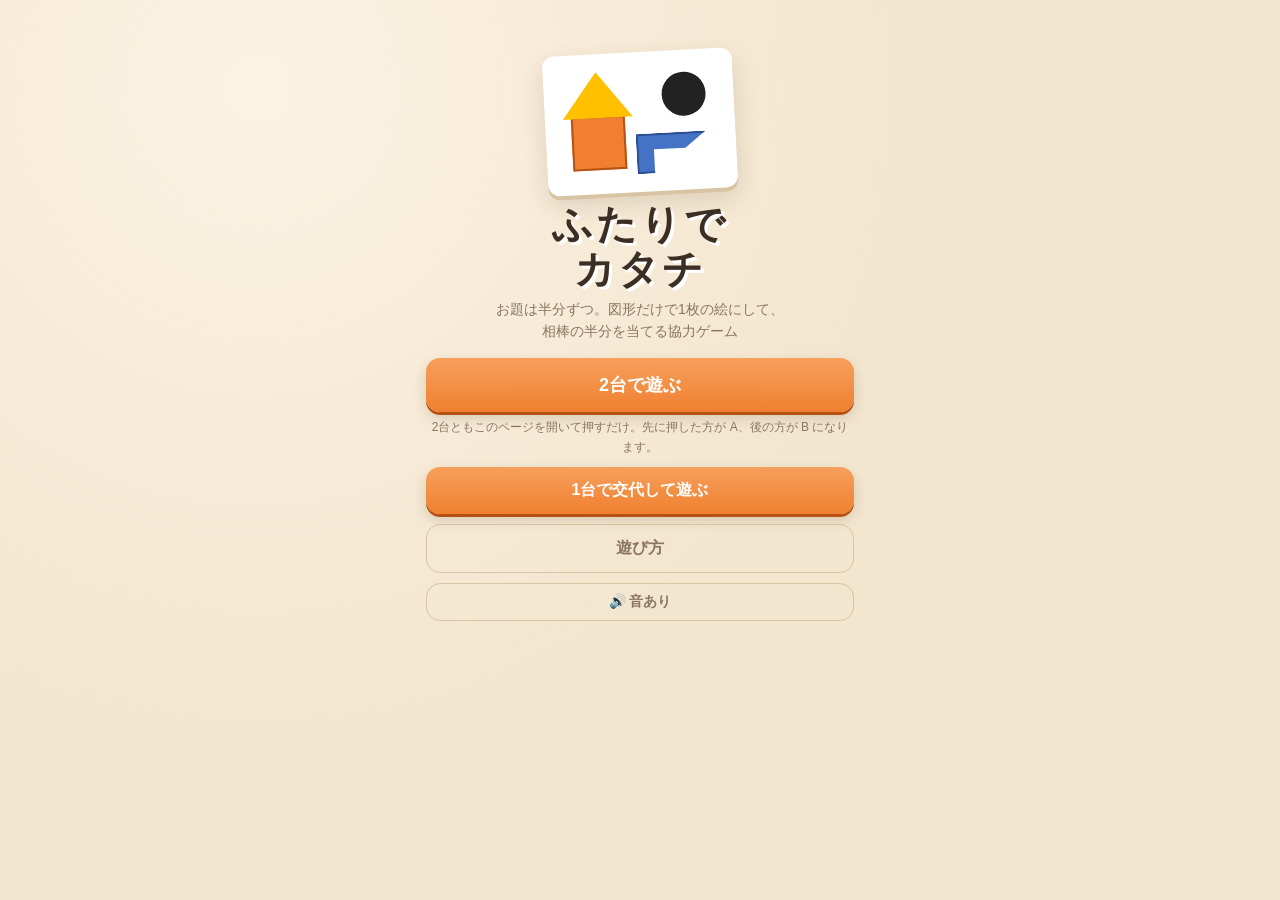
==== katachi/index.html @ 871889f9 "ふたりでカタチ（新作）を追加、ウラオモテ迷宮とあわせてアプリとしてホーム画面に入れられるように（アイコン・manifest・service worker） Co-Authored-By: Claude" ====
<!doctype html>
<html lang="ja">
<head>
<meta charset="utf-8">
<meta name="viewport" content="width=device-width,initial-scale=1,viewport-fit=cover,user-scalable=no">
<meta name="theme-color" content="#f3e6cf">
<meta name="description" content="ふたりで図形を並べて、半分ずつのお題を1枚の絵にする協力ゲーム">
<link rel="manifest" href="manifest.webmanifest">
<link rel="icon" href="icons/icon-192.png">
<link rel="apple-touch-icon" href="icons/apple-touch-icon.png">
<meta name="apple-mobile-web-app-capable" content="yes">
<meta name="apple-mobile-web-app-title" content="カタチ">
<title>ふたりでカタチ</title>
<link rel="stylesheet" href="style.css">
</head>
<body>

<!-- タイトル -->
<section id="scr-title" class="screen active">
  <div class="title-wrap">
    <div class="logo" aria-hidden="true">
      <span class="lg sq"></span><span class="lg tri"></span><span class="lg ci"></span><span class="lg co"></span>
    </div>
    <h1>ふたりで<br>カタチ</h1>
    <p class="sub">お題は半分ずつ。図形だけで1枚の絵にして、<br>相棒の半分を当てる協力ゲーム</p>

    <button id="btn-play" class="btn big">2台で遊ぶ</button>
    <p class="sub small">2台ともこのページを開いて押すだけ。先に押した方が A、後の方が B になります。</p>
    <button id="btn-local" class="btn">1台で交代して遊ぶ</button>
    <button id="btn-install" class="btn ghost hidden">📲 アプリとしてホーム画面に入れる</button>
    <button id="btn-rules" class="btn ghost">遊び方</button>
    <button id="btn-mute" class="btn ghost small">🔊 音あり</button>
  </div>
</section>

<!-- 遊び方 -->
<section id="scr-rules" class="screen">
  <h2 class="scr-h">遊び方</h2>
  <div class="card rules">
    <h3>🃏 お題は半分ずつ</h3>
    <p>お題は「<b>誰が・何をした</b>」のような短い文。でも、自分に見えるのは<b>半分だけ</b>です（例：A には「ねこが」、B には「逃げ出した。」）。</p>
    <p>2人で<b>1枚の画用紙</b>に図形を置いて、お題ぜんぶを1枚の絵にします。</p>

    <h3>✋ 1手ずつ交代</h3>
    <p>自分の番にできるのは、次のどれか1つだけ。</p>
    <ul>
      <li><b>図形を置く</b>：下の5つから選んで、画用紙へドラッグ（タップでも置けます）。</li>
      <li><b>図形を動かす</b>：もう置いてある図形を1つ選んで、動かす・回す・大きさを変える。</li>
      <li><b>選択肢を入れかえる</b>：下の5つをぜんぶ新しくする（🔄）。</li>
    </ul>
    <p>置く・動かすときは、角の □ で大きさ（縦横べつべつ）、上の ↻ で回転、2本指でも回転と拡大ができます。「決定」で1手おわり。相棒の操作は、動かしている途中から自分の画面にも映ります。</p>

    <h3>🗣 しゃべってOK、でも…</h3>
    <p>話し合いは自由。<b>禁止はお題の言葉を口に出すことだけ</b>（ほぼ同じ意味の言いかえ・ジェスチャーで直接伝えるのもナシ）。「その丸、もっと上！」「それ何？」はOK。</p>

    <h3>🏁 完成したら、当てっこ</h3>
    <p>手数を使い切るか、2人とも「完成！」に賛成したら答え合わせ。それぞれ、<b>相棒の半分を4択で当てます</b>。全部当たったら「以心伝心！」。手数が残っているほど評価が上がります。</p>
    <p>最後にお題の全文と絵を見て、ふたりで笑ってください。絵は画像として保存できます。</p>

    <h3>📈 レベル</h3>
    <p>レベル1：誰が・何をした（10手）<br>レベル2：どんな・誰が・何をした（12手）<br>レベル3：どんな・誰が・誰と・何をした（14手）</p>

    <h3>📱 1台で交代して遊ぶとき</h3>
    <p>お題は「<b>長押しで見る</b>」ボタンを押している間だけ見えます。相手が見ていないときに、自分のお題をこっそり確認してください。当てっこも順番に、相手に見えないように答えます。</p>
  </div>
  <button id="btn-rules-back" class="btn big">もどる</button>
</section>

<!-- ロビー -->
<section id="scr-lobby" class="screen">
  <h2 id="lb-title" class="scr-h">ロビー</h2>
  <div class="card">
    <div id="lb-status" class="status"></div>
  </div>
  <div id="lb-net">
    <button id="lb-share" class="btn small ghost">📤 このページのURLを送る</button>
  </div>
  <div id="lb-host-area">
    <div class="lbl">レベルを選ぶ</div>
    <div id="lb-levels" class="levels"></div>
    <button id="lb-start" class="btn big" disabled>はじめる</button>
  </div>
  <p id="lb-wait" class="wait"></p>
  <button id="lb-leave" class="btn ghost">タイトルへ</button>
</section>

<!-- プレイ -->
<section id="scr-play" class="screen">
  <div class="play">
    <header class="topbar">
      <button id="pl-menu" class="tool" aria-label="メニュー">≡</button>
      <div id="pl-turn" class="turn"></div>
      <button id="pl-finish" class="tool finish" aria-label="完成にする">完成！</button>
    </header>
    <div id="pl-odai" class="odai"></div>
    <div id="pl-paper-wrap" class="paper-wrap">
      <canvas id="paper" class="paper"></canvas>
      <div id="pl-watch" class="watch hidden"></div>
    </div>
    <footer class="tray">
      <div id="pl-palette" class="palette"></div>
      <div id="pl-edit" class="editbar hidden">
        <button id="ed-flip" class="eb" aria-label="左右反転">⇋<small>反転</small></button>
        <button id="ed-front" class="eb" aria-label="いちばん前へ">⬆<small>前へ</small></button>
        <button id="ed-back" class="eb" aria-label="いちばん後ろへ">⬇<small>後ろへ</small></button>
        <button id="ed-cancel" class="eb ghost">やめる</button>
        <button id="ed-ok" class="eb ok">決定</button>
      </div>
    </footer>
  </div>

  <div id="toast" class="toast"></div>

  <!-- 1台モード：交代 -->
  <div id="handoff" class="overlay hidden">
    <div class="ov-card">
      <h3 id="ho-title"></h3>
      <p id="ho-text"></p>
      <button id="ho-ok" class="btn big">受け取った！</button>
    </div>
  </div>

  <!-- 完成の相談 -->
  <div id="finreq" class="overlay hidden">
    <div class="ov-card">
      <h3>「完成！」</h3>
      <p id="fr-text">相棒が「もう完成」と言っています。答え合わせに進みますか？</p>
      <button id="fr-yes" class="btn big">答え合わせへ</button>
      <button id="fr-no" class="btn ghost">まだ描く</button>
      <p id="fr-wait" class="wait hidden">相棒の返事を待っています…</p>
    </div>
  </div>

  <!-- 当てっこ -->
  <div id="guess" class="overlay hidden">
    <div class="ov-card wide">
      <h3 id="gs-title">相棒のお題を当てよう</h3>
      <canvas id="gs-paper" class="mini"></canvas>
      <div id="gs-qs"></div>
      <button id="gs-ok" class="btn big" disabled>これで答える</button>
      <p id="gs-wait" class="wait hidden">相棒が答えるのを待っています…</p>
    </div>
  </div>

  <!-- 答え合わせ -->
  <div id="reveal" class="overlay hidden">
    <div class="ov-card wide">
      <div id="rv-rank" class="rank"></div>
      <canvas id="rv-paper" class="mini"></canvas>
      <p id="rv-sentence" class="sentence"></p>
      <div id="rv-list"></div>
      <p id="rv-detail" class="detail"></p>
      <button id="rv-save" class="btn small ghost">🖼 絵を保存</button>
      <div id="rv-host">
        <button id="rv-next" class="btn big">次のお題へ</button>
        <button id="rv-lobby" class="btn ghost">レベル選択へ</button>
      </div>
      <p id="rv-wait" class="wait">A の人が次を選ぶのを待っています…</p>
    </div>
  </div>

  <div id="menu" class="overlay hidden">
    <div class="ov-card">
      <h3>メニュー</h3>
      <p id="mn-info" class="hint"></p>
      <button id="mn-close" class="btn big">つづける</button>
      <button id="mn-lobby" class="btn ghost">レベル選択へ（このお題はやめる）</button>
      <button id="mn-title" class="btn ghost">タイトルへ（通信を終了）</button>
    </div>
  </div>

  <div id="netwait" class="overlay hidden">
    <div class="ov-card">
      <h3>通信が切れました</h3>
      <p>自動でつなぎ直しています…<br>2台とも、この画面を開いたまま待ってください。<br>絵はそのまま残っています。</p>
      <button id="nw-title" class="btn ghost">あきらめてタイトルへ</button>
    </div>
  </div>
</section>

<script src="config.js"></script>
<script src="vendor/peerjs.min.js"></script>
<script src="net.js"></script>
<script src="cards.js"></script>
<script src="shapes.js"></script>
<script src="game.js"></script>
</body>
</html>
---- katachi/style.css ----
:root {
  --bg: #f3e6cf;        /* クラフト紙 */
  --bg2: #ead6b4;
  --ink: #3b2f25;
  --muted: #8a7562;
  --card: #fffaf1;
  --line: #d8c3a2;
  --a: #f08030;         /* A の色 */
  --a-deep: #b65314;
  --b: #4472c4;         /* B の色 */
  --b-deep: #2b4f91;
  --ok: #4c9a4a;
  --ng: #d4485a;
  --top-min: 8px;
}

* { box-sizing: border-box; -webkit-tap-highlight-color: transparent; }
html, body { margin: 0; height: 100%; }
body {
  background: var(--bg) radial-gradient(circle at 20% 10%, #fbf2e2 0, transparent 50%) fixed;
  color: var(--ink);
  font-family: "Hiragino Maru Gothic ProN", "M PLUS Rounded 1c", "Yu Gothic UI", "Meiryo", sans-serif;
  overscroll-behavior: none;
  user-select: none; -webkit-user-select: none;
  touch-action: manipulation;
}
.screen { display: none; }
.screen.active { display: block; animation: fade .25s ease; }
@keyframes fade { from { opacity: 0; } to { opacity: 1; } }
.hidden { display: none !important; }

#scr-title, #scr-rules, #scr-lobby {
  max-width: 460px; margin: 0 auto;
  padding: max(16px, env(safe-area-inset-top)) 16px calc(24px + env(safe-area-inset-bottom));
}

/* ボタン */
.btn {
  display: block; width: 100%; margin: 10px 0;
  border: none; border-radius: 14px; padding: 13px 14px;
  font: inherit; font-size: 16px; font-weight: 800; color: #fff;
  background: linear-gradient(180deg, #f6a05c, var(--a));
  box-shadow: 0 3px 0 var(--a-deep), 0 6px 14px rgba(80,50,20,.18);
  cursor: pointer;
}
.btn:active { transform: translateY(2px); box-shadow: 0 1px 0 var(--a-deep); }
.btn:disabled { filter: grayscale(.8) brightness(.95); opacity: .6; cursor: default; }
.btn.big { font-size: 18px; padding: 15px; }
.btn.small { font-size: 14px; padding: 9px 10px; }
.btn.ghost { background: transparent; color: var(--muted); border: 1.5px solid var(--line); box-shadow: none; }

/* タイトル */
.title-wrap { text-align: center; padding-top: 4vh; }
.logo { position: relative; width: 190px; height: 140px; margin: 0 auto 4px; background: #fff; border-radius: 12px; box-shadow: 0 4px 0 var(--line), 0 10px 24px rgba(80,50,20,.15); transform: rotate(-3deg); }
.lg { position: absolute; display: block; }
.lg.sq { left: 26px; top: 62px; width: 54px; height: 54px; background: var(--a); border: 2px solid var(--a-deep); }
.lg.tri { left: 18px; top: 18px; width: 0; height: 0; border-left: 35px solid transparent; border-right: 35px solid transparent; border-bottom: 46px solid #ffc000; }
.lg.ci { right: 28px; top: 22px; width: 44px; height: 44px; border-radius: 50%; background: #222; }
.lg.co { right: 30px; bottom: 18px; width: 70px; height: 40px; background: var(--b); border: 2px solid var(--b-deep); clip-path: polygon(0 0, 100% 0, 70% 40%, 25% 40%, 25% 100%, 0 100%); animation: wig 2.6s ease-in-out infinite; }
@keyframes wig { 0%,100% { transform: rotate(0); } 50% { transform: rotate(-12deg) translateY(-4px); } }
h1 { margin: 10px 0 6px; font-size: 40px; line-height: 1.12; letter-spacing: .08em; color: var(--ink); text-shadow: 3px 3px 0 #fff; }
.sub { color: var(--muted); font-size: 14px; margin: 0 0 16px; line-height: 1.6; }
.sub.small { font-size: 12px; margin: -4px 0 8px; }

.scr-h { text-align: center; font-size: 22px; margin: 6px 0 12px; }
.card { background: var(--card); border: 1.5px solid var(--line); border-radius: 16px; padding: 14px 16px; margin: 10px 0; box-shadow: 0 3px 0 var(--line); }
.rules h3 { font-size: 16px; margin: 16px 0 6px; }
.rules h3:first-child { margin-top: 2px; }
.rules p, .rules li { font-size: 14px; line-height: 1.7; margin: 4px 0; }
.rules ul { padding-left: 20px; margin: 4px 0; }
.status { font-size: 15px; line-height: 1.6; text-align: center; min-height: 1.6em; }
.status .ok { color: var(--ok); font-weight: 800; }
.lbl { font-size: 13px; color: var(--muted); margin: 14px 2px 6px; }
.levels { display: grid; gap: 8px; }
.lv { text-align: left; border: 2px solid var(--line); background: var(--card); border-radius: 14px; padding: 10px 12px; font: inherit; color: var(--ink); cursor: pointer; }
.lv b { font-size: 16px; }
.lv span { display: block; font-size: 12.5px; color: var(--muted); margin-top: 2px; }
.lv .rec { color: var(--a-deep); }
.lv.sel { border-color: var(--a); box-shadow: 0 0 0 3px rgba(240,128,48,.25); }
.wait { text-align: center; color: var(--muted); font-size: 14px; }

/* プレイ画面 */
.play {
  display: flex; flex-direction: column; height: 100vh; height: 100dvh;
  max-width: 520px; margin: 0 auto;
  padding: max(var(--top-min), env(safe-area-inset-top)) 10px max(8px, env(safe-area-inset-bottom));
}
.topbar { display: flex; align-items: center; gap: 8px; }
.tool {
  min-width: 46px; height: 46px; border-radius: 12px; border: 1.5px solid var(--line);
  background: var(--card); color: var(--ink); font: inherit; font-size: 22px; font-weight: 800; cursor: pointer;
  box-shadow: 0 2px 0 var(--line);
}
.tool.finish { font-size: 15px; padding: 0 12px; color: #fff; background: var(--ok); border-color: #3a7a38; box-shadow: 0 2px 0 #2f642d; }
.tool:disabled { opacity: .4; }
.turn { flex: 1; text-align: center; font-size: 14px; font-weight: 800; line-height: 1.3; }
.turn small { display: block; font-weight: 600; color: var(--muted); font-size: 12px; }
.turn.me { color: var(--a-deep); }
.turn.me.b { color: var(--b-deep); }

/* お題（自分の分だけ見える） */
.odai { display: grid; grid-template-columns: repeat(auto-fit, minmax(0, 1fr)); gap: 6px; margin: 8px 0 6px; }
.od { background: var(--card); border: 1.5px solid var(--line); border-radius: 10px; padding: 5px 6px; text-align: center; min-width: 0; }
.od .l { font-size: 11px; color: var(--muted); }
.od .t { font-size: 15px; font-weight: 800; line-height: 1.3; word-break: keep-all; overflow-wrap: anywhere; }
.od.mine { border: 2.5px solid var(--ng); background: #fff; }
.od.hid .t { color: #c4b19a; letter-spacing: .1em; }
.peek { grid-column: 1 / -1; display: flex; gap: 6px; }
.peek button { flex: 1; font: inherit; font-size: 13px; font-weight: 800; padding: 9px 4px; border-radius: 10px; border: 1.5px solid var(--line); background: var(--card); color: var(--ink); }
.peek button.a { border-color: var(--a); color: var(--a-deep); }
.peek button.b { border-color: var(--b); color: var(--b-deep); }
.peek button:active, .peek button.on { background: #fff3e6; }

.paper-wrap { position: relative; flex: 1; min-height: 0; display: flex; align-items: center; justify-content: center; }
.paper { background: #fff; border-radius: 6px; box-shadow: 0 2px 0 var(--line), 0 8px 22px rgba(80,50,20,.18); touch-action: none; display: block; }
.watch { position: absolute; left: 50%; top: 8px; transform: translateX(-50%); background: rgba(59,47,37,.82); color: #fff; font-size: 12.5px; padding: 5px 10px; border-radius: 999px; pointer-events: none; white-space: nowrap; }

.tray { margin-top: 8px; }
.palette {
  display: flex; align-items: center; gap: 4px; padding: 6px; border-radius: 16px;
  background: var(--card); border: 1.5px solid #2b3a63; box-shadow: 0 2px 0 var(--line);
}
.pal { flex: 1; min-width: 0; height: 62px; border: none; background: #f1e6d3; border-radius: 10px; padding: 0; touch-action: none; cursor: grab; }
.pal canvas { width: 100%; height: 100%; display: block; pointer-events: none; }
.pal:disabled { opacity: .35; }
.pal.used { visibility: hidden; }
.reload { width: 52px; height: 56px; flex: none; border-radius: 12px; border: 1.5px dashed var(--line); background: #fff; font: inherit; font-size: 22px; color: var(--ink); cursor: pointer; line-height: 1; }
.reload small { display: block; font-size: 9.5px; color: var(--muted); }
.reload:disabled { opacity: .35; }
.editbar { display: flex; gap: 6px; }
.eb { flex: 1; min-width: 0; height: 62px; border-radius: 12px; border: 1.5px solid var(--line); background: var(--card); color: var(--ink); font: inherit; font-size: 20px; font-weight: 800; cursor: pointer; line-height: 1.05; }
.eb small { display: block; font-size: 10.5px; font-weight: 700; color: var(--muted); }
.eb.ghost { font-size: 14px; color: var(--muted); }
.eb.ok { flex: 1.5; font-size: 18px; color: #fff; background: var(--a); border-color: var(--a-deep); box-shadow: 0 3px 0 var(--a-deep); }
.eb:disabled { opacity: .35; }
.eb.on { background: #fff1e4; border-color: var(--a); }

/* 重ねる画面 */
.overlay { position: fixed; inset: 0; background: rgba(59,47,37,.55); display: flex; align-items: center; justify-content: center; padding: 16px; z-index: 20; overflow-y: auto; }
.ov-card { width: 100%; max-width: 380px; background: var(--card); border-radius: 18px; padding: 18px 16px; box-shadow: 0 10px 30px rgba(0,0,0,.25); text-align: center; max-height: 100%; overflow-y: auto; }
.ov-card.wide { max-width: 440px; }
.ov-card h3 { margin: 2px 0 10px; font-size: 19px; }
.ov-card p { font-size: 14px; line-height: 1.6; }
.mini { width: 100%; max-width: 240px; border-radius: 6px; background: #fff; box-shadow: 0 2px 0 var(--line); display: block; margin: 4px auto 8px; }
.q { text-align: left; margin: 10px 0; }
.q .ql { font-size: 13px; color: var(--muted); margin-bottom: 4px; }
.opts { display: grid; grid-template-columns: 1fr 1fr; gap: 6px; }
.opt { font: inherit; font-size: 14.5px; font-weight: 700; padding: 10px 6px; border-radius: 10px; border: 2px solid var(--line); background: #fff; color: var(--ink); cursor: pointer; }
.opt.sel { border-color: var(--a); background: #fff1e4; }
.rank { font-size: 26px; font-weight: 900; margin: 2px 0 6px; }
.sentence { font-size: 18px !important; font-weight: 900; margin: 6px 0; }
.res { display: flex; align-items: center; gap: 8px; text-align: left; font-size: 13.5px; padding: 6px 4px; border-bottom: 1px dashed var(--line); }
.res .mk { font-size: 20px; width: 26px; text-align: center; }
.res .mk.ok { color: var(--ok); }
.res .mk.ng { color: var(--ng); }
.res b { font-size: 14.5px; }
.detail { color: var(--muted); font-size: 13px !important; }
.hint { color: var(--muted); font-size: 13px; }

.toast {
  position: fixed; left: 50%; bottom: calc(110px + env(safe-area-inset-bottom)); transform: translateX(-50%) translateY(20px);
  background: rgba(59,47,37,.92); color: #fff; padding: 9px 14px; border-radius: 12px; font-size: 14px; max-width: 90vw; text-align: center;
  opacity: 0; transition: opacity .2s, transform .2s; pointer-events: none; z-index: 30;
}
.toast.show { opacity: 1; transform: translateX(-50%) translateY(0); }
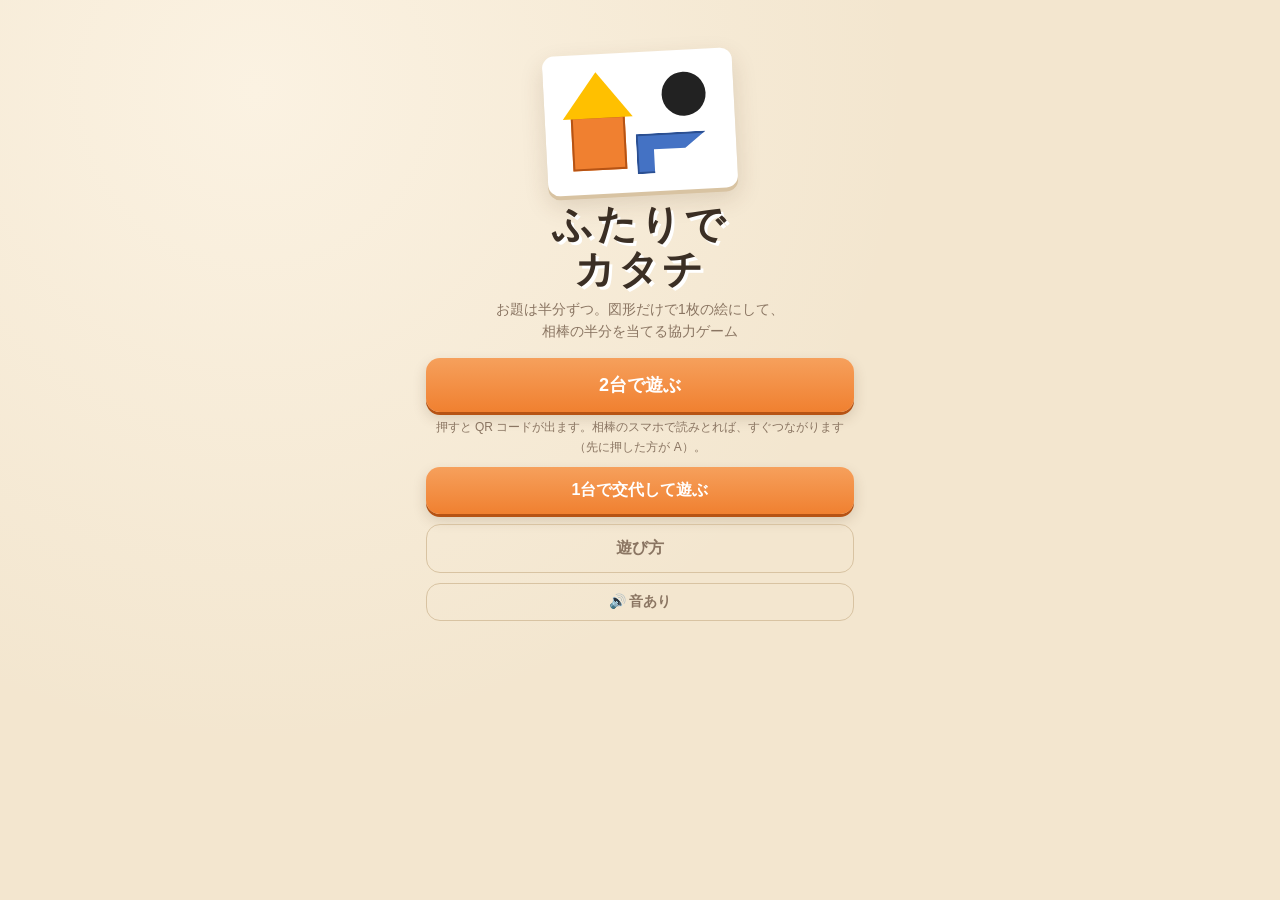
==== commit f6a286d7: "QRコードで相棒が参加できるように。カタチ：お題を最大6要素・5レベル＋共通お題、図形の整理と線の図形を追加、重なり順の即時変更・やり直す・裏返しを拡大に Co-Authored-By: Claude" ====
--- a/katachi/index.html
+++ b/katachi/index.html
@@ -25,7 +25,7 @@
     <p class="sub">お題は半分ずつ。図形だけで1枚の絵にして、<br>相棒の半分を当てる協力ゲーム</p>
 
     <button id="btn-play" class="btn big">2台で遊ぶ</button>
-    <p class="sub small">2台ともこのページを開いて押すだけ。先に押した方が A、後の方が B になります。</p>
+    <p class="sub small">押すと QR コードが出ます。相棒のスマホで読みとれば、すぐつながります（先に押した方が A）。</p>
     <button id="btn-local" class="btn">1台で交代して遊ぶ</button>
     <button id="btn-install" class="btn ghost hidden">📲 アプリとしてホーム画面に入れる</button>
     <button id="btn-rules" class="btn ghost">遊び方</button>
@@ -39,6 +39,7 @@
   <div class="card rules">
     <h3>🃏 お題は半分ずつ</h3>
     <p>お題は「<b>誰が・何をした</b>」のような短い文。でも、自分に見えるのは<b>半分だけ</b>です（例：A には「ねこが」、B には「逃げ出した。」）。</p>
+    <p>部品が3つ以上のときは、1つだけ<b>ふたり共通</b>で見えます（緑の枠）。ここを足がかりにしてください。</p>
     <p>2人で<b>1枚の画用紙</b>に図形を置いて、お題ぜんぶを1枚の絵にします。</p>
 
     <h3>✋ 1手ずつ交代</h3>
@@ -48,7 +49,7 @@
       <li><b>図形を動かす</b>：もう置いてある図形を1つ選んで、動かす・回す・大きさを変える。</li>
       <li><b>選択肢を入れかえる</b>：下の5つをぜんぶ新しくする（🔄）。</li>
     </ul>
-    <p>置く・動かすときは、角の □ で大きさ（縦横べつべつ）、上の ↻ で回転、2本指でも回転と拡大ができます。「決定」で1手おわり。相棒の操作は、動かしている途中から自分の画面にも映ります。</p>
+    <p>置く・動かすときは、角の □ で大きさ（縦横べつべつ。反対側まで引っぱると裏返る）、上の ↻ で回転、2本指でも回転と拡大ができます。新しい図形はいちばん前に重なります。「前へ」「後ろへ」で重なり順をその場で変えられます。「やり直す」でその手を取り消し、「決定」で1手おわり。相棒の操作は、動かしている途中から自分の画面にも映ります。</p>
 
     <h3>🗣 しゃべってOK、でも…</h3>
     <p>話し合いは自由。<b>禁止はお題の言葉を口に出すことだけ</b>（ほぼ同じ意味の言いかえ・ジェスチャーで直接伝えるのもナシ）。「その丸、もっと上！」「それ何？」はOK。</p>
@@ -58,7 +59,10 @@
     <p>最後にお題の全文と絵を見て、ふたりで笑ってください。絵は画像として保存できます。</p>
 
     <h3>📈 レベル</h3>
-    <p>レベル1：誰が・何をした（10手）<br>レベル2：どんな・誰が・何をした（12手）<br>レベル3：どんな・誰が・誰と・何をした（14手）</p>
+    <p>レベル1：誰が・何をした（10手）<br>レベル2：どんな・誰が・何をした（12手）<br>レベル3：どんな・誰が・誰と・何をした（14手）<br>レベル4：どんな・誰が・どこで・誰と・何をした（16手）<br>レベル5：いつ・どんな・誰が・どこで・誰と・何をした（18手）</p>
+
+    <h3>📷 2台のつなぎ方</h3>
+    <p>1台目で「2台で遊ぶ」を押すと QR コードが出ます。2台目のカメラで読みとって「参加する」を押すだけ。URL を LINE などで送ることもできます。</p>
 
     <h3>📱 1台で交代して遊ぶとき</h3>
     <p>お題は「<b>長押しで見る</b>」ボタンを押している間だけ見えます。相手が見ていないときに、自分のお題をこっそり確認してください。当てっこも順番に、相手に見えないように答えます。</p>
@@ -73,7 +77,12 @@
     <div id="lb-status" class="status"></div>
   </div>
   <div id="lb-net">
-    <button id="lb-share" class="btn small ghost">📤 このページのURLを送る</button>
+    <div id="lb-qr-card" class="card qr-card hidden">
+      <p class="qr-h">相棒のスマホのカメラで読みとってね</p>
+      <canvas id="lb-qr" aria-label="参加用のQRコード"></canvas>
+      <p class="hint">開いたページで「参加する」を押すだけで、この端末とつながります。</p>
+    </div>
+    <button id="lb-share" class="btn small ghost">📤 URLで送る（LINE など）</button>
   </div>
   <div id="lb-host-area">
     <div class="lbl">レベルを選ぶ</div>
@@ -100,10 +109,9 @@
     <footer class="tray">
       <div id="pl-palette" class="palette"></div>
       <div id="pl-edit" class="editbar hidden">
-        <button id="ed-flip" class="eb" aria-label="左右反転">⇋<small>反転</small></button>
-        <button id="ed-front" class="eb" aria-label="いちばん前へ">⬆<small>前へ</small></button>
-        <button id="ed-back" class="eb" aria-label="いちばん後ろへ">⬇<small>後ろへ</small></button>
-        <button id="ed-cancel" class="eb ghost">やめる</button>
+        <button id="ed-front" class="eb" aria-label="前へ">⬆<small>前へ</small></button>
+        <button id="ed-back" class="eb" aria-label="後ろへ">⬇<small>後ろへ</small></button>
+        <button id="ed-cancel" class="eb redo">やり直す</button>
         <button id="ed-ok" class="eb ok">決定</button>
       </div>
     </footer>
@@ -178,7 +186,18 @@
   </div>
 </section>
 
+<!-- QR／URL から来たとき -->
+<div id="invite" class="overlay hidden">
+  <div class="ov-card">
+    <h3>🤝 相棒から呼ばれています</h3>
+    <p>「参加する」を押すと、QR を見せている相棒の端末とつながります。</p>
+    <button id="iv-join" class="btn big">参加する</button>
+    <button id="iv-no" class="btn ghost">あとで</button>
+  </div>
+</div>
+
 <script src="config.js"></script>
+<script src="qr.js"></script>
 <script src="vendor/peerjs.min.js"></script>
 <script src="net.js"></script>
 <script src="cards.js"></script>
--- a/katachi/style.css
+++ b/katachi/style.css
@@ -104,6 +104,13 @@
 .od .l { font-size: 11px; color: var(--muted); }
 .od .t { font-size: 15px; font-weight: 800; line-height: 1.3; word-break: keep-all; overflow-wrap: anywhere; }
 .od.mine { border: 2.5px solid var(--ng); background: #fff; }
+.od.both { border: 2.5px solid var(--ok); background: #f3fbef; }
+.od.both .l { color: #3a7a38; }
+.od.long .t { font-size: 12.5px; line-height: 1.35; }
+.res .mk.both { font-size: 18px; }
+.qr-card { text-align: center; }
+.qr-card canvas { display: block; margin: 4px auto 6px; border-radius: 6px; image-rendering: pixelated; }
+.qr-h { font-size: 15px; font-weight: 800; margin: 2px 0 4px; }
 .od.hid .t { color: #c4b19a; letter-spacing: .1em; }
 .peek { grid-column: 1 / -1; display: flex; gap: 6px; }
 .peek button { flex: 1; font: inherit; font-size: 13px; font-weight: 800; padding: 9px 4px; border-radius: 10px; border: 1.5px solid var(--line); background: var(--card); color: var(--ink); }
@@ -132,6 +139,7 @@
 .eb small { display: block; font-size: 10.5px; font-weight: 700; color: var(--muted); }
 .eb.ghost { font-size: 14px; color: var(--muted); }
 .eb.ok { flex: 1.5; font-size: 18px; color: #fff; background: var(--a); border-color: var(--a-deep); box-shadow: 0 3px 0 var(--a-deep); }
+.eb.redo { flex: 1.5; font-size: 17px; color: var(--ink); background: #fff; border: 2px solid var(--muted); box-shadow: 0 3px 0 var(--line); }
 .eb:disabled { opacity: .35; }
 .eb.on { background: #fff1e4; border-color: var(--a); }
 
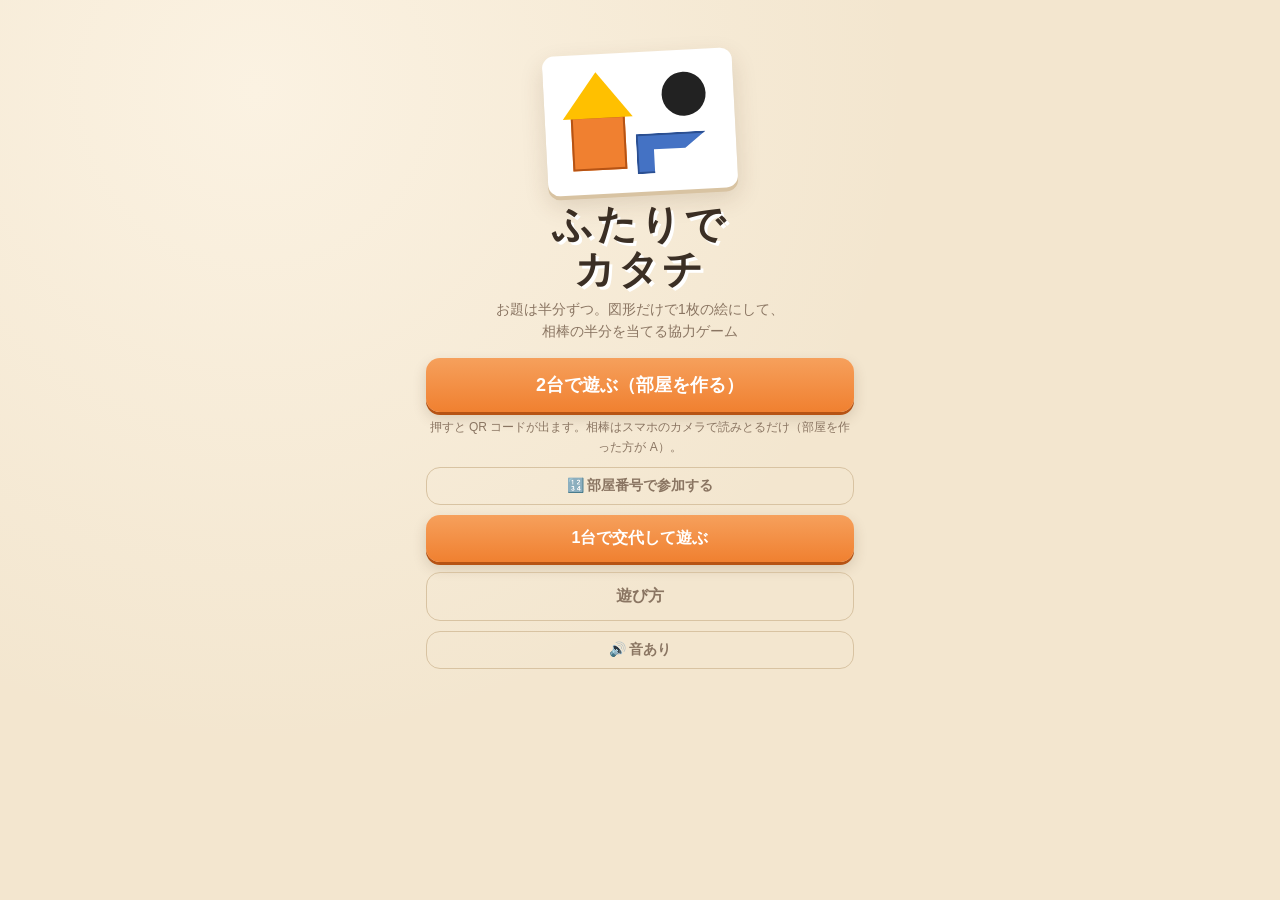
==== commit 2924c28a: "通信を部屋番号式に変更（QRに番号を入れて直接つなぐ・番号入力で参加）、古いファイルと混ざって動かなくなる問題を修正 Co-Authored-By: Claude Opus 5.5 <noreply@" ====
--- a/katachi/index.html
+++ b/katachi/index.html
@@ -11,7 +11,7 @@
 <meta name="apple-mobile-web-app-capable" content="yes">
 <meta name="apple-mobile-web-app-title" content="カタチ">
 <title>ふたりでカタチ</title>
-<link rel="stylesheet" href="style.css">
+<link rel="stylesheet" href="style.css?v=3">
 </head>
 <body>
 
@@ -24,8 +24,9 @@
     <h1>ふたりで<br>カタチ</h1>
     <p class="sub">お題は半分ずつ。図形だけで1枚の絵にして、<br>相棒の半分を当てる協力ゲーム</p>
 
-    <button id="btn-play" class="btn big">2台で遊ぶ</button>
-    <p class="sub small">押すと QR コードが出ます。相棒のスマホで読みとれば、すぐつながります（先に押した方が A）。</p>
+    <button id="btn-play" class="btn big">2台で遊ぶ（部屋を作る）</button>
+    <p class="sub small">押すと QR コードが出ます。相棒はスマホのカメラで読みとるだけ（部屋を作った方が A）。</p>
+    <button id="btn-join" class="btn small ghost">🔢 部屋番号で参加する</button>
     <button id="btn-local" class="btn">1台で交代して遊ぶ</button>
     <button id="btn-install" class="btn ghost hidden">📲 アプリとしてホーム画面に入れる</button>
     <button id="btn-rules" class="btn ghost">遊び方</button>
@@ -62,7 +63,7 @@
     <p>レベル1：誰が・何をした（10手）<br>レベル2：どんな・誰が・何をした（12手）<br>レベル3：どんな・誰が・誰と・何をした（14手）<br>レベル4：どんな・誰が・どこで・誰と・何をした（16手）<br>レベル5：いつ・どんな・誰が・どこで・誰と・何をした（18手）</p>
 
     <h3>📷 2台のつなぎ方</h3>
-    <p>1台目で「2台で遊ぶ」を押すと QR コードが出ます。2台目のカメラで読みとって「参加する」を押すだけ。URL を LINE などで送ることもできます。</p>
+    <p>1台目で「2台で遊ぶ（部屋を作る）」を押すと QR コードと部屋番号が出ます。2台目のカメラで読みとって「参加する」を押すだけ。URL を LINE などで送ったり、2台目で「部屋番号で参加する」から番号を入れたりしてもつながります。</p>
 
     <h3>📱 1台で交代して遊ぶとき</h3>
     <p>お題は「<b>長押しで見る</b>」ボタンを押している間だけ見えます。相手が見ていないときに、自分のお題をこっそり確認してください。当てっこも順番に、相手に見えないように答えます。</p>
@@ -79,6 +80,7 @@
   <div id="lb-net">
     <div id="lb-qr-card" class="card qr-card hidden">
       <p class="qr-h">相棒のスマホのカメラで読みとってね</p>
+      <p class="room">部屋番号 <b id="lb-code"></b></p>
       <canvas id="lb-qr" aria-label="参加用のQRコード"></canvas>
       <p class="hint">開いたページで「参加する」を押すだけで、この端末とつながります。</p>
     </div>
@@ -190,18 +192,29 @@
 <div id="invite" class="overlay hidden">
   <div class="ov-card">
     <h3>🤝 相棒から呼ばれています</h3>
-    <p>「参加する」を押すと、QR を見せている相棒の端末とつながります。</p>
+    <p>部屋 <b id="iv-code"></b> に参加します。「参加する」を押すと、QR を見せている相棒の端末とつながります。</p>
     <button id="iv-join" class="btn big">参加する</button>
     <button id="iv-no" class="btn ghost">あとで</button>
   </div>
 </div>
 
-<script src="config.js"></script>
-<script src="qr.js"></script>
-<script src="vendor/peerjs.min.js"></script>
-<script src="net.js"></script>
-<script src="cards.js"></script>
-<script src="shapes.js"></script>
-<script src="game.js"></script>
+<!-- 番号で参加 -->
+<div id="joinbox" class="overlay hidden">
+  <div class="ov-card">
+    <h3>🔢 部屋番号で参加</h3>
+    <p>相棒の画面に出ている4ケタの番号を入れてね。</p>
+    <input id="jn-code" class="code-in" inputmode="numeric" pattern="[0-9]*" maxlength="4" autocomplete="off" placeholder="0000">
+    <button id="jn-ok" class="btn big" disabled>参加する</button>
+    <button id="jn-cancel" class="btn ghost">やめる</button>
+  </div>
+</div>
+
+<script src="config.js?v=3"></script>
+<script src="qr.js?v=3"></script>
+<script src="vendor/peerjs.min.js?v=3"></script>
+<script src="net.js?v=3"></script>
+<script src="cards.js?v=3"></script>
+<script src="shapes.js?v=3"></script>
+<script src="game.js?v=3"></script>
 </body>
 </html>
--- a/katachi/style.css
+++ b/katachi/style.css
@@ -171,3 +171,8 @@
   opacity: 0; transition: opacity .2s, transform .2s; pointer-events: none; z-index: 30;
 }
 .toast.show { opacity: 1; transform: translateX(-50%) translateY(0); }
+
+.room { font-size: 14px; margin: 0 0 2px; color: var(--muted); }
+.room b { font-size: 26px; letter-spacing: .18em; color: var(--ink); margin-left: 4px; }
+.code-in { display: block; width: 100%; font: inherit; font-size: 34px; font-weight: 900; letter-spacing: .4em; text-align: center; padding: 10px 6px 10px 18px; margin: 6px 0 4px; border-radius: 14px; border: 2px solid var(--line); background: #fff; color: var(--ink); user-select: text; -webkit-user-select: text; }
+.code-in:focus { outline: none; border-color: var(--a); }
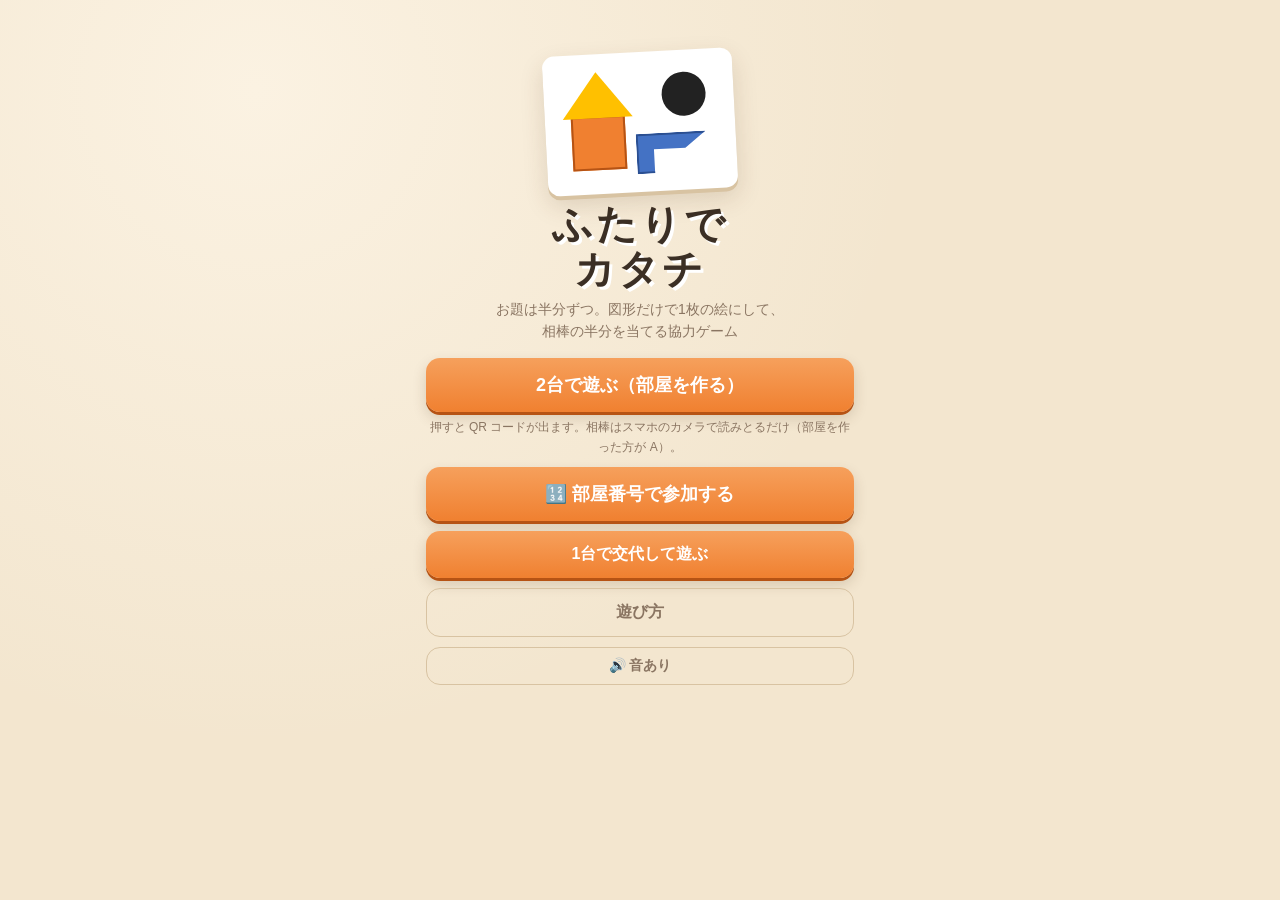
==== commit 38e4a158: "「部屋番号で参加する」ボタンを2人プレイのボタンと同じ大きさ・オレンジに（両ゲーム） Co-Authored-By: Claude Opus 5.5 <noreply@anthropic.com>" ====
--- a/katachi/index.html
+++ b/katachi/index.html
@@ -11,7 +11,7 @@
 <meta name="apple-mobile-web-app-capable" content="yes">
 <meta name="apple-mobile-web-app-title" content="カタチ">
 <title>ふたりでカタチ</title>
-<link rel="stylesheet" href="style.css?v=3">
+<link rel="stylesheet" href="style.css?v=6">
 </head>
 <body>
 
@@ -26,7 +26,7 @@
 
     <button id="btn-play" class="btn big">2台で遊ぶ（部屋を作る）</button>
     <p class="sub small">押すと QR コードが出ます。相棒はスマホのカメラで読みとるだけ（部屋を作った方が A）。</p>
-    <button id="btn-join" class="btn small ghost">🔢 部屋番号で参加する</button>
+    <button id="btn-join" class="btn big">🔢 部屋番号で参加する</button>
     <button id="btn-local" class="btn">1台で交代して遊ぶ</button>
     <button id="btn-install" class="btn ghost hidden">📲 アプリとしてホーム画面に入れる</button>
     <button id="btn-rules" class="btn ghost">遊び方</button>
@@ -56,7 +56,7 @@
     <p>話し合いは自由。<b>禁止はお題の言葉を口に出すことだけ</b>（ほぼ同じ意味の言いかえ・ジェスチャーで直接伝えるのもナシ）。「その丸、もっと上！」「それ何？」はOK。</p>
 
     <h3>🏁 完成したら、当てっこ</h3>
-    <p>手数を使い切るか、2人とも「完成！」に賛成したら答え合わせ。それぞれ、<b>相棒の半分を4択で当てます</b>。全部当たったら「以心伝心！」。手数が残っているほど評価が上がります。</p>
+    <p>手数を使い切るか、どちらかが「完成！」を宣言すると、相手に<b>最後の1手</b>が回ります（相手も「完成！」なら、そのまま答え合わせ）。それぞれ、<b>相棒の半分を4択で当てます</b>。全部当たったら「以心伝心！」。手数が残っているほど評価が上がります。</p>
     <p>最後にお題の全文と絵を見て、ふたりで笑ってください。絵は画像として保存できます。</p>
 
     <h3>📈 レベル</h3>
@@ -127,17 +127,6 @@
       <h3 id="ho-title"></h3>
       <p id="ho-text"></p>
       <button id="ho-ok" class="btn big">受け取った！</button>
-    </div>
-  </div>
-
-  <!-- 完成の相談 -->
-  <div id="finreq" class="overlay hidden">
-    <div class="ov-card">
-      <h3>「完成！」</h3>
-      <p id="fr-text">相棒が「もう完成」と言っています。答え合わせに進みますか？</p>
-      <button id="fr-yes" class="btn big">答え合わせへ</button>
-      <button id="fr-no" class="btn ghost">まだ描く</button>
-      <p id="fr-wait" class="wait hidden">相棒の返事を待っています…</p>
     </div>
   </div>
 
@@ -209,12 +198,12 @@
   </div>
 </div>
 
-<script src="config.js?v=3"></script>
-<script src="qr.js?v=3"></script>
-<script src="vendor/peerjs.min.js?v=3"></script>
-<script src="net.js?v=3"></script>
-<script src="cards.js?v=3"></script>
-<script src="shapes.js?v=3"></script>
-<script src="game.js?v=3"></script>
+<script src="config.js?v=6"></script>
+<script src="qr.js?v=6"></script>
+<script src="vendor/peerjs.min.js?v=6"></script>
+<script src="net.js?v=6"></script>
+<script src="cards.js?v=6"></script>
+<script src="shapes.js?v=6"></script>
+<script src="game.js?v=6"></script>
 </body>
 </html>
--- a/katachi/style.css
+++ b/katachi/style.css
@@ -140,7 +140,8 @@
 .eb.ghost { font-size: 14px; color: var(--muted); }
 .eb.ok { flex: 1.5; font-size: 18px; color: #fff; background: var(--a); border-color: var(--a-deep); box-shadow: 0 3px 0 var(--a-deep); }
 .eb.redo { flex: 1.5; font-size: 17px; color: var(--ink); background: #fff; border: 2px solid var(--muted); box-shadow: 0 3px 0 var(--line); }
-.eb:disabled { opacity: .35; }
+.eb:disabled { opacity: 1; background: var(--bg2); border-color: var(--bg2); color: #bba88f; box-shadow: none; }
+.eb:disabled small { color: #bba88f; }
 .eb.on { background: #fff1e4; border-color: var(--a); }
 
 /* 重ねる画面 */
